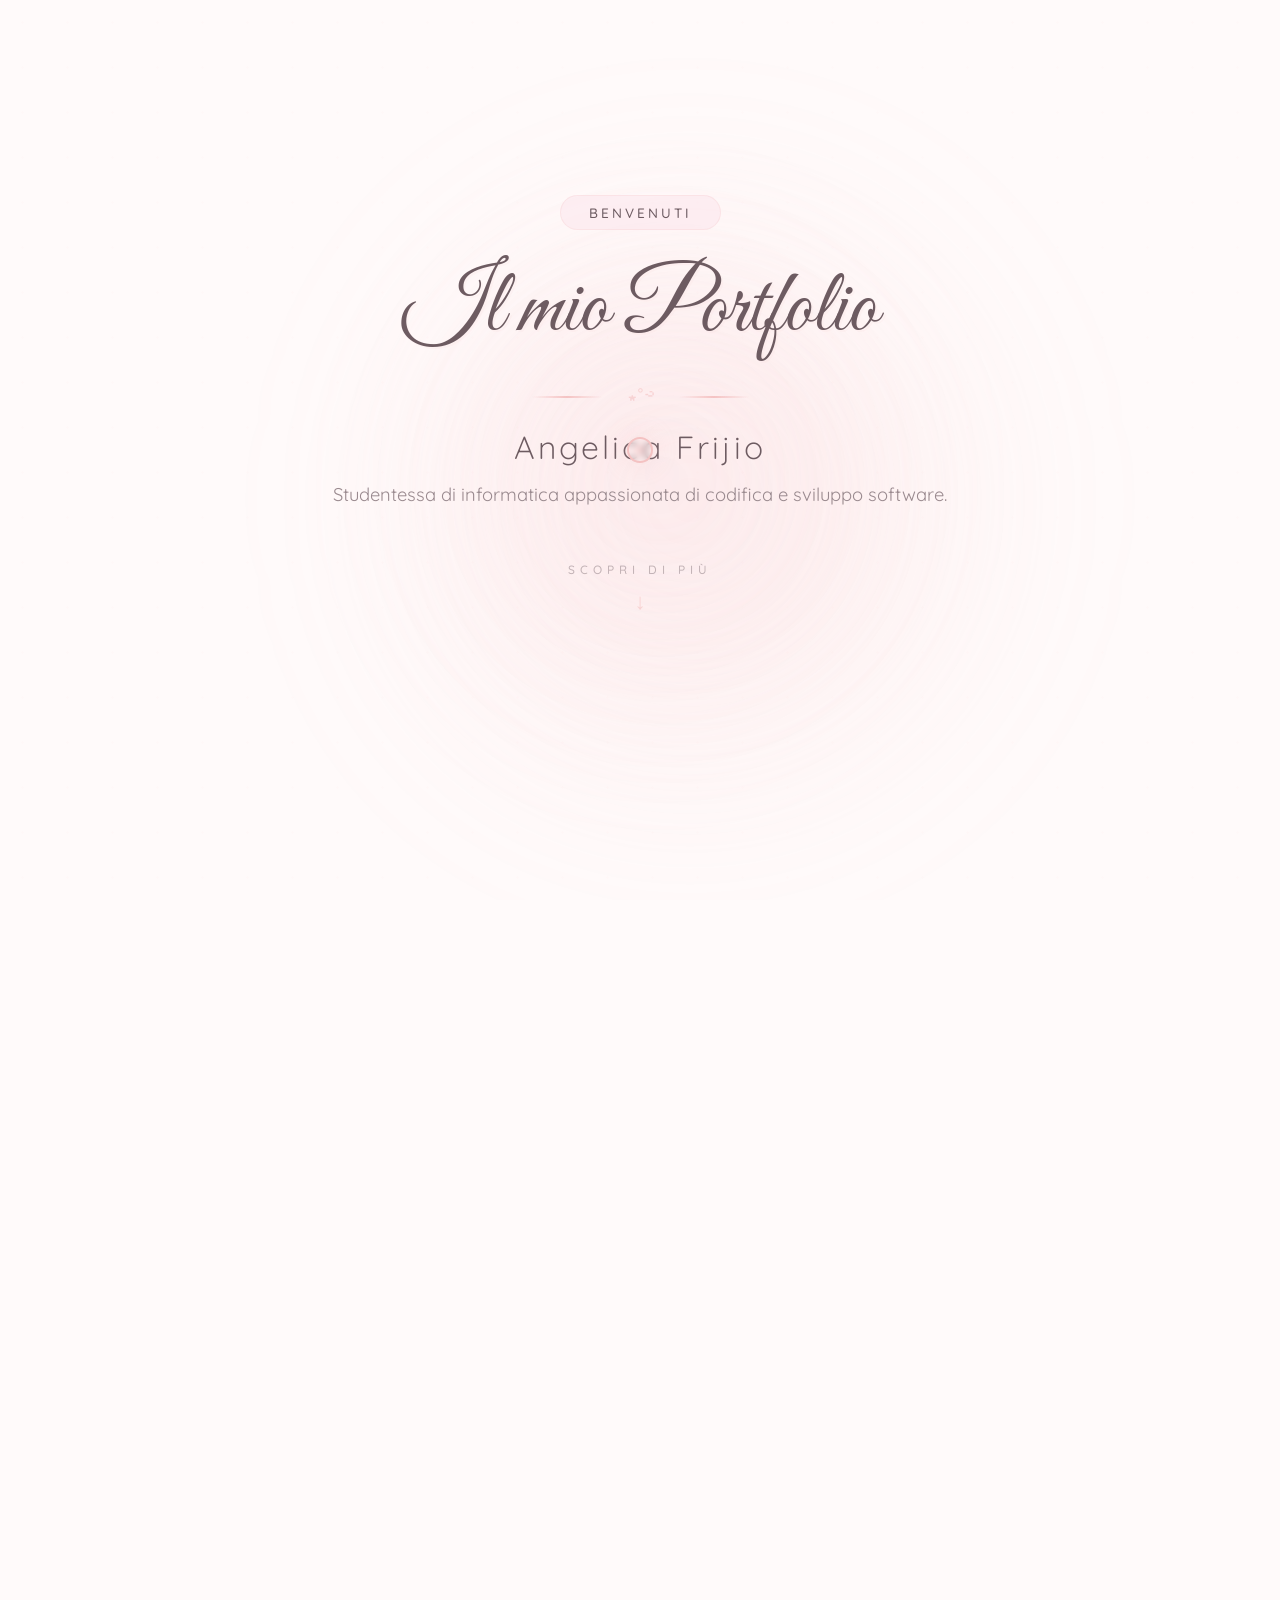
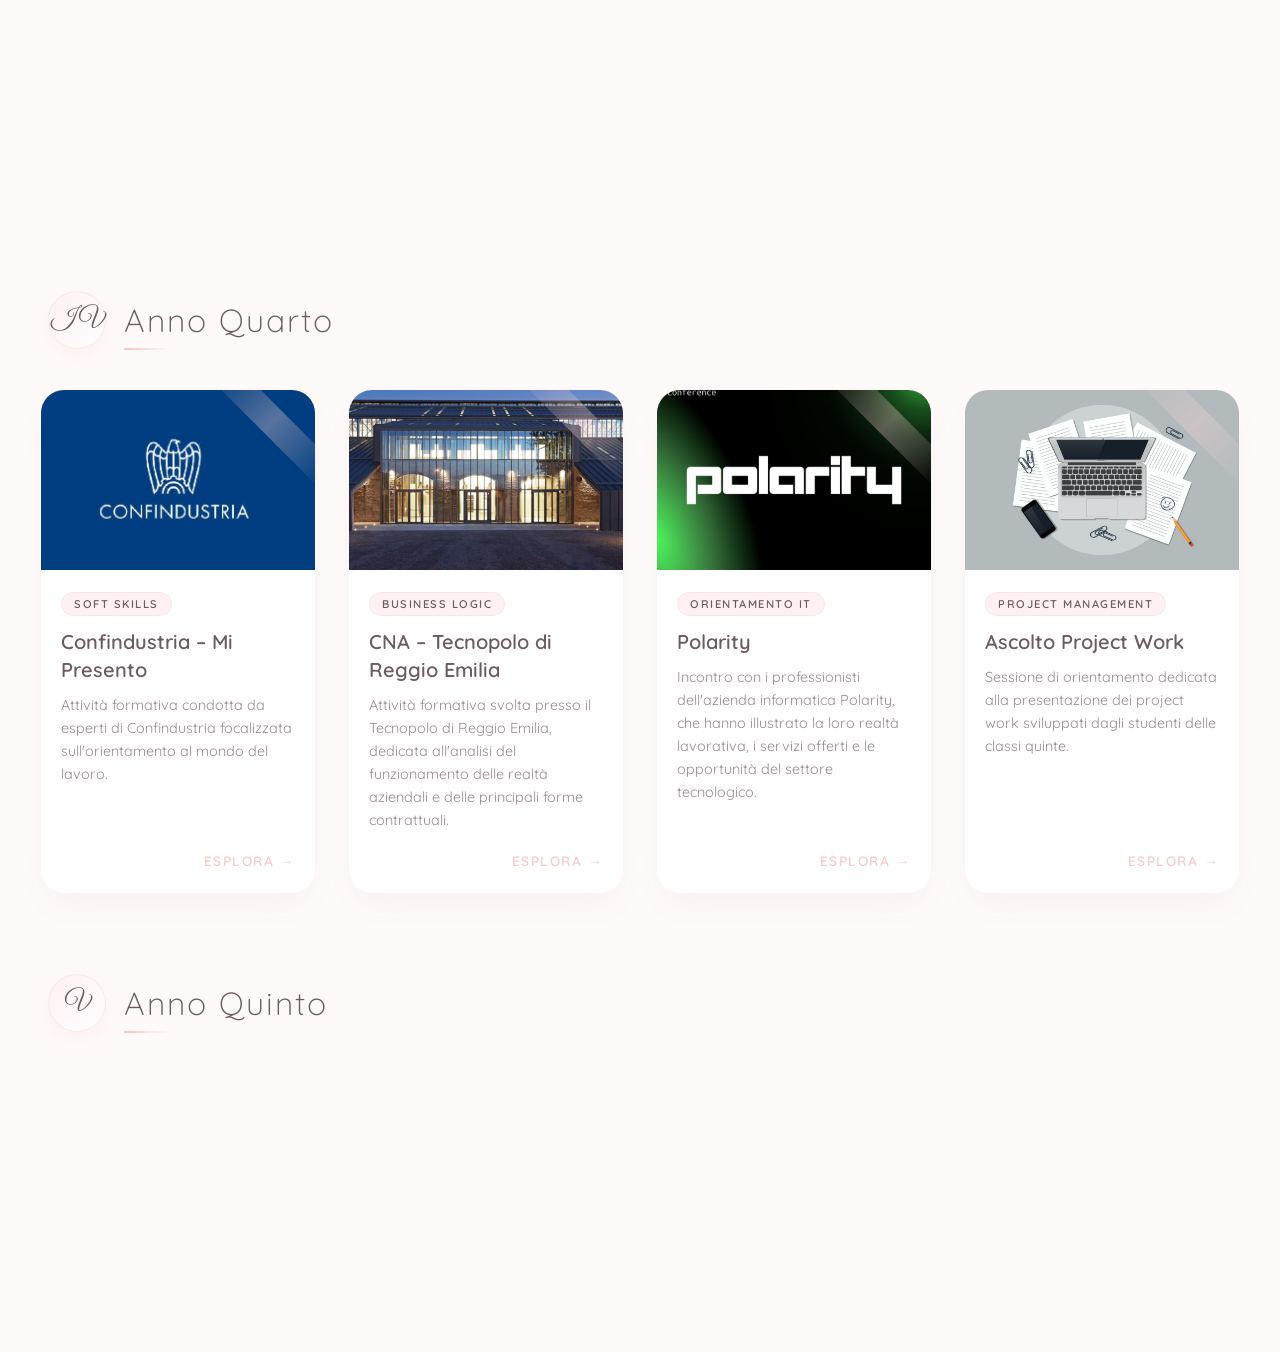
==== docs/index.html @ 4563cb5d "Add files via upload" ====
<!DOCTYPE html>
<html lang="it">
<head>
    <meta charset="UTF-8">
    <meta name="viewport" content="width=device-width, initial-scale=1.0">
    <title>Portfolio</title>
    <link rel="stylesheet" href="style.css">
    <link href="https://fonts.googleapis.com/css2?family=Great+Vibes&family=Quicksand:wght@300;400;500;600;700&display=swap" rel="stylesheet">
</head>
<body>
    <div class="aura-container">
        <div class="aura aura-1"></div>
        <div class="aura aura-2"></div>
        <div class="aura aura-3"></div>
    </div>
    
    <div class="cursor-main"></div>
    <div class="cursor-trail"></div>

    <div class="decorative-dots"></div>

    <!-- Modal Container -->
    <div class="modal-overlay" id="modalOverlay">
        <div class="modal-container">
            <button class="modal-close" id="modalClose">&times;</button>
            <div class="modal-content" id="modalContent">
                <!-- Contenuto dinamico -->
            </div>
        </div>
    </div>

    <header class="hero fade-in">
        <div class="hero-content">
            <span class="welcome-badge">benvenuti</span>
            <h1 class="coquette-title">Il mio Portfolio</h1>
            <div class="title-decoration">
                <span class="line"></span>
                <span class="bow">⋆˚࿔</span>
                <span class="line"></span>
            </div>
            <h2>Angelica Frijio</h2>
            <p class="hero-subtitle">Studentessa di informatica appassionata di codifica e sviluppo software.</p>
            <div class="scroll-indicator">
                <span class="scroll-text">scopri di più</span>
                <div class="scroll-arrow">↓</div>
            </div>
        </div>
    </header>

    

    <main>
        <section id="competenze" class="fade-in">
            <div class="section-header">
                <h2 class="coquette-title">Skillset</h2>
                <p class="section-description">strumenti che amo utilizzare</p>
            </div>
            <div class="skills-container">
                <span class="skill-badge" data-icon="C++">C++</span>
                <span class="skill-badge" data-icon="Java">Java</span>
                <span class="skill-badge" data-icon="DHTML" data-icon="css">Web Design</span>
            </div>
        </section>

        <section id="progetti">
            <div class="section-header fade-in">
                <h2 class="coquette-title">I Miei Progetti</h2>
                <p class="section-description">un percorso in divenire</p>
            </div>
            
            <div class="year-section fade-in">
                <div class="year-header">
                    <span class="year-icon">III</span>
                    <h3 class="year-title">Anno Terzo</h3>
                </div>
                <div class="card-container">
                    <div class="project-card" data-project="pcto1">
                        <div class="card-ribbon"></div>
                        <div class="project-image">
                            <img src="immagini/pcto1.png" alt="Gameboy">
                            <div class="image-overlay"></div>
                        </div>
                        <div class="project-info">
                            <span class="project-tag">Formazione</span>
                            <h4>UST: Introduzione al PCTO</h4>
                            <p>Un quadro completo su normative, diritti e doveri dello studente in stage.</p>
                            <div class="card-footer">
                                <span class="detail-link" data-project="pcto1">esplora →</span>
                            </div>
                        </div>
                    </div>
                    <div class="project-card" data-project="sicurezza">
                        <div class="card-ribbon"></div>
                        <div class="project-image">
                            <img src="immagini/sicurezza.jpg" alt="Interfaccia">
                            <div class="image-overlay"></div>
                        </div>
                        <div class="project-info">
                            <span class="project-tag">Sicurezza</span>
                            <h4>Prevenzione e Tutela negli Ambienti Professionali</h4>
                            <p>Incontro formativo dedicato alla revisione dei concetti fondamentali sulla sicurezza nei luoghi di lavoro.</p>
                            <div class="card-footer">
                                <span class="detail-link" data-project="sicurezza">esplora →</span>
                            </div>
                        </div>
                    </div>
                    <div class="project-card" data-project="pcto">
                        <div class="card-ribbon"></div>
                        <div class="project-image">
                            <img src="immagini/pcto2.jpg" alt="Insegnante">
                            <div class="image-overlay"></div>
                        </div>
                        <div class="project-info">
                            <span class="project-tag">PCTO</span>
                            <h4>BusConnect</h4>
                            <p>Percorso formativo sulla sicurezza online dedicato a persone con disabilità cognitive.</p>
                            <div class="card-footer">
                                <span class="detail-link" data-project="pcto">esplora →</span>
                            </div>
                        </div>
                    </div>
                    <div class="project-card" data-project="ms">
                        <div class="card-ribbon"></div>
                        <div class="project-image">
                            <img src="immagini/ms.jpg" alt="Hardware">
                            <div class="image-overlay"></div>
                        </div>
                        <div class="project-info">
                            <span class="project-tag">Hardware</span>
                            <h4>Monta&Smonta</h4>
                            <p>Esperienza pratica di smontaggio e rimontaggio completo di un computer desktop. </p>
                            <div class="card-footer">
                                <span class="detail-link" data-project="ms">esplora →</span>
                            </div>
                        </div>
                    </div>
                </div>
            </div>

            <div class="year-section fade-in">
                <div class="year-header">
                    <span class="year-icon">IV</span>
                    <h3 class="year-title">Anno Quarto</h3>
                </div>
                <div class="card-container">
                    <div class="project-card" data-project="confindustria">
                        <div class="card-ribbon"></div>
                        <div class="project-image">
                            <img src="immagini/conf.jpg" alt="confindustria">
                            <div class="image-overlay"></div>
                        </div>
                        <div class="project-info">
                            <span class="project-tag">Soft Skills</span>
                            <h4>Confindustria – Mi Presento</h4>
                            <p>Attività formativa condotta da esperti di Confindustria focalizzata sull'orientamento al mondo del lavoro.</p>
                            <div class="card-footer">
                                <span class="detail-link" data-project="tepsit">esplora →</span>
                            </div>
                        </div>
                    </div>
                    <div class="project-card" data-project="na">
                        <div class="card-ribbon"></div>
                        <div class="project-image">
                            <img src="immagini/cna.jpg" alt="CNA">
                            <div class="image-overlay"></div>
                        </div>
                        <div class="project-info">
                            <span class="project-tag">Business Logic</span>
                            <h4>CNA – Tecnopolo di Reggio Emilia</h4>
                            <p>Attività formativa svolta presso il Tecnopolo di Reggio Emilia, dedicata all'analisi del funzionamento delle realtà aziendali e delle principali forme contrattuali.</p>
                            <div class="card-footer">
                                <span class="detail-link" data-project="na">esplora →</span>
                            </div>
                        </div>
                    </div>
                    <div class="project-card" data-project="polarity">
                        <div class="card-ribbon"></div>
                        <div class="project-image">
                            <img src="immagini/polarity.jpg" alt="Polarity">
                            <div class="image-overlay"></div>
                        </div>
                        <div class="project-info">
                            <span class="project-tag">Orientamento IT</span>
                            <h4>Polarity</h4>
                            <p>Incontro con i professionisti dell'azienda informatica Polarity, che hanno illustrato la loro realtà lavorativa, i servizi offerti e le opportunità del settore tecnologico.</p>
                            <div class="card-footer">
                                <span class="detail-link" data-project="polarity">esplora →</span>
                            </div>
                        </div>
                    </div>
                    <div class="project-card" data-project="ascolto">
                        <div class="card-ribbon"></div>
                        <div class="project-image">
                            <img src="immagini/pj.jpg" alt="ProjectWork">
                            <div class="image-overlay"></div>
                        </div>
                        <div class="project-info">
                            <span class="project-tag">Project Management</span>
                            <h4>Ascolto Project Work</h4>
                            <p>Sessione di orientamento dedicata alla presentazione dei project work sviluppati dagli studenti delle classi quinte.</p>
                            <div class="card-footer">
                                <span class="detail-link" data-project="ascolto">esplora →</span>
                            </div>
                        </div>
                    </div>
                    
                </div>
            </div>

            <div class="year-section fade-in">
                <div class="year-header">
                    <span class="year-icon">V</span>
                    <h3 class="year-title">Anno Quinto</h3>
                </div>
                
            </div>
        </section>
    </main>

    <footer class="fade-in">
        <div class="footer-content">
            <span class="footer-symbol">⋆</span>
            <p>angelica.frijio@outlook.com</p>
            <span class="footer-symbol">⋆</span>
        </div>
    </footer>

    <script src="script.js"></script>
</body>
</html>
---- docs/style.css ----
/* style.css */
:root {
    --bg-color: #fffafa;
    --text-color: #6d5b61;
    --text-light: #9a8a8f;
    --accent-color: #fce4ec;
    --coquette-pink: #f4c2c2;
    --coquette-pink-light: #f9d6d6;
    --coquette-pink-soft: #fef0f3;
    --aura-color-1: rgba(244, 194, 194, 0.5);
    --aura-color-2: rgba(252, 228, 236, 0.4);
    --aura-color-3: rgba(255, 218, 224, 0.3);
    --card-shadow: 0 15px 35px -8px rgba(109, 91, 97, 0.06);
    --card-shadow-hover: 0 30px 50px -12px rgba(244, 194, 194, 0.3);
    --border-radius-card: 24px;
    --border-radius-badge: 40px;
    --modal-bg: rgba(255, 250, 250, 0.98);
    --spacing-section: 6rem;
    --spacing-card: 2rem;
}

* {
    margin: 0;
    padding: 0;
    box-sizing: border-box;
}

body {
    background-color: var(--bg-color);
    color: var(--text-color);
    font-family: 'Quicksand', sans-serif;
    overflow-x: hidden;
    cursor: none;
    position: relative;
    min-height: 100vh;
}

/* ===== MODAL STYLES ===== */
.modal-overlay {
    position: fixed;
    top: 0;
    left: 0;
    width: 100%;
    height: 100%;
    background: rgba(109, 91, 97, 0.3);
    backdrop-filter: blur(12px);
    display: flex;
    align-items: center;
    justify-content: center;
    z-index: 10001;
    opacity: 0;
    visibility: hidden;
    transition: all 0.4s cubic-bezier(0.25, 0.46, 0.45, 0.94);
}

.modal-overlay.active {
    opacity: 1;
    visibility: visible;
}

.modal-container {
    background: var(--modal-bg);
    border-radius: 32px;
    max-width: 560px;
    width: 90%;
    max-height: 75vh;
    overflow-y: auto;
    box-shadow: 0 30px 60px rgba(109, 91, 97, 0.12);
    border: 1px solid rgba(244, 194, 194, 0.25);
    transform: scale(0.92) translateY(20px);
    transition: all 0.45s cubic-bezier(0.34, 1.56, 0.64, 1);
    position: relative;
}

.modal-overlay.active .modal-container {
    transform: scale(1) translateY(0);
}

.modal-close {
    position: absolute;
    top: 18px;
    right: 18px;
    width: 38px;
    height: 38px;
    border-radius: 50%;
    background: white;
    border: 1px solid var(--coquette-pink-light);
    color: var(--text-color);
    font-size: 22px;
    cursor: pointer;
    display: flex;
    align-items: center;
    justify-content: center;
    transition: all 0.3s;
    z-index: 10;
    box-shadow: 0 2px 8px rgba(0,0,0,0.04);
}

.modal-close:hover {
    background: var(--coquette-pink);
    color: white;
    transform: rotate(90deg);
    border-color: var(--coquette-pink);
}

.modal-content {
    padding: 36px;
}

.modal-header {
    margin-bottom: 20px;
}

.modal-tag {
    display: inline-block;
    padding: 5px 16px;
    background: var(--coquette-pink-soft);
    border-radius: 30px;
    font-size: 0.75rem;
    text-transform: uppercase;
    letter-spacing: 2px;
    color: var(--text-color);
    margin-bottom: 16px;
    font-weight: 600;
    border: 1px solid rgba(244, 194, 194, 0.2);
}

.modal-title {
    font-family: 'Great Vibes', cursive;
    font-size: 2.6rem;
    color: var(--text-color);
    margin-bottom: 12px;
    line-height: 1.2;
    font-weight: 400;
}

.modal-divider {
    width: 50px;
    height: 2px;
    background: linear-gradient(90deg, var(--coquette-pink), transparent);
    margin: 18px 0;
}

.modal-description {
    color: var(--text-light);
    line-height: 1.8;
    margin-bottom: 20px;
    font-size: 1rem;
}

.modal-details {
    background: var(--coquette-pink-soft);
    padding: 24px;
    border-radius: 20px;
    margin-top: 16px;
    border: 1px solid rgba(244, 194, 194, 0.15);
}

.modal-details h4 {
    font-size: 1rem;
    font-weight: 600;
    margin-bottom: 16px;
    color: var(--text-color);
    letter-spacing: 0.5px;
}

.modal-details ul {
    list-style: none;
}

.modal-details li {
    padding: 8px 0;
    padding-left: 24px;
    position: relative;
    color: var(--text-light);
    font-size: 0.95rem;
    line-height: 1.5;
}

.modal-details li::before {
    content: "—";
    position: absolute;
    left: 0;
    color: var(--coquette-pink);
    font-weight: 600;
    opacity: 0.8;
}

/* ===== AURA INTERATTIVA ===== */
.aura-container {
    position: fixed;
    top: 0;
    left: 0;
    width: 100%;
    height: 100%;
    pointer-events: none;
    z-index: -1;
    overflow: hidden;
}

.aura {
    position: absolute;
    border-radius: 50%;
    filter: blur(90px);
    opacity: 0.55;
    transition: all 0.3s cubic-bezier(0.25, 0.46, 0.45, 0.94);
    will-change: transform, left, top;
}

.aura-1 {
    width: 700px;
    height: 700px;
    background: radial-gradient(circle, var(--aura-color-1) 0%, transparent 70%);
    animation: floatAura 20s ease-in-out infinite;
}

.aura-2 {
    width: 550px;
    height: 550px;
    background: radial-gradient(circle, var(--aura-color-2) 0%, transparent 70%);
    animation: floatAura 24s ease-in-out infinite reverse;
    opacity: 0.45;
}

.aura-3 {
    width: 450px;
    height: 450px;
    background: radial-gradient(circle, var(--aura-color-3) 0%, transparent 70%);
    animation: floatAura 16s ease-in-out infinite;
    opacity: 0.35;
}

@keyframes floatAura {
    0%, 100% { transform: translate(0, 0) scale(1); }
    33% { transform: translate(1.5%, 1%) scale(1.02); }
    66% { transform: translate(-1%, -1.5%) scale(0.98); }
}

/* ===== CURSORE ===== */
.cursor-main {
    position: fixed;
    width: 26px;
    height: 26px;
    background: transparent;
    border: 2px solid var(--coquette-pink);
    border-radius: 50%;
    pointer-events: none;
    z-index: 10000;
    transition: width 0.3s, height 0.3s, border-color 0.3s, transform 0.15s;
    transform: translate(-50%, -50%);
    backdrop-filter: blur(3px);
    box-shadow: 0 0 25px rgba(244, 194, 194, 0.25);
}

.cursor-trail {
    position: fixed;
    width: 8px;
    height: 8px;
    background: var(--coquette-pink);
    border-radius: 50%;
    pointer-events: none;
    z-index: 9999;
    transform: translate(-50%, -50%);
    opacity: 0.65;
    transition: width 0.3s, height 0.3s, background 0.3s;
    box-shadow: 0 0 18px var(--coquette-pink);
}

/* ===== DECORAZIONI ===== */
.decorative-dots {
    position: fixed;
    top: 0;
    left: 0;
    width: 100%;
    height: 100%;
    pointer-events: none;
    z-index: -2;
    background-image: radial-gradient(var(--coquette-pink) 1.2px, transparent 1.2px);
    background-size: 45px 45px;
    opacity: 0.035;
}

/* ===== HEADER ===== */
.hero {
    min-height: 90vh;
    display: flex;
    flex-direction: column;
    justify-content: center;
    align-items: center;
    text-align: center;
    padding: 2rem;
    position: relative;
}

.hero-content {
    max-width: 750px;
}

.welcome-badge {
    display: inline-block;
    padding: 8px 28px;
    background: rgba(252, 228, 236, 0.5);
    backdrop-filter: blur(8px);
    border-radius: 50px;
    font-size: 0.85rem;
    font-weight: 500;
    margin-bottom: 2rem;
    border: 1px solid rgba(244, 194, 194, 0.25);
    letter-spacing: 3px;
    text-transform: uppercase;
    color: var(--text-color);
}

.coquette-title {
    font-family: 'Great Vibes', cursive;
    font-size: clamp(3.8rem, 12vw, 5.5rem);
    color: var(--text-color);
    margin-bottom: 0.5rem;
    font-weight: 400;
    line-height: 1.1;
    text-shadow: 2px 2px 0 rgba(244, 194, 194, 0.08);
}

.title-decoration {
    display: flex;
    align-items: center;
    justify-content: center;
    gap: 24px;
    margin: 1.5rem 0 1rem;
}

.title-decoration .line {
    width: 70px;
    height: 1.5px;
    background: linear-gradient(90deg, transparent, var(--coquette-pink), transparent);
}

.title-decoration .bow {
    font-size: 1.4rem;
    color: var(--coquette-pink);
    opacity: 0.6;
}

.hero h2 {
    font-size: 2rem;
    font-weight: 350;
    color: var(--text-color);
    margin-bottom: 1rem;
    letter-spacing: 3px;
}

.hero-subtitle {
    font-size: 1.15rem;
    color: var(--text-light);
    margin-bottom: 3.5rem;
    font-weight: 400;
}

.scroll-indicator {
    display: flex;
    flex-direction: column;
    align-items: center;
    gap: 10px;
    opacity: 0.6;
    transition: opacity 0.3s;
}

.scroll-indicator:hover {
    opacity: 1;
}

.scroll-text {
    font-size: 0.75rem;
    text-transform: uppercase;
    letter-spacing: 5px;
    color: var(--text-light);
    font-weight: 500;
}

.scroll-arrow {
    font-size: 1.4rem;
    color: var(--coquette-pink);
    animation: bounce 2s infinite;
}

@keyframes bounce {
    0%, 20%, 50%, 80%, 100% { transform: translateY(0); }
    40% { transform: translateY(-8px); }
    60% { transform: translateY(-4px); }
}

/* ===== MAIN LAYOUT ===== */
main {
    max-width: 1300px;
    margin: 0 auto;
    padding: 0 2.5rem 5rem;
}

/* ===== SEZIONI ===== */
.section-header {
    text-align: center;
    margin-bottom: 3.5rem;
}

.section-header .coquette-title {
    font-size: 3.2rem;
    margin-bottom: 0.75rem;
}

.section-description {
    color: var(--text-light);
    font-style: italic;
    font-size: 1.05rem;
    font-weight: 350;
}

/* ===== SKILLS ===== */
#competenze {
    margin-bottom: var(--spacing-section);
}

.skills-container {
    display: flex;
    flex-wrap: wrap;
    justify-content: center;
    gap: 18px;
    margin-top: 2rem;
}

.skill-badge {
    display: inline-flex;
    align-items: center;
    gap: 10px;
    padding: 14px 32px;
    background: rgba(255, 255, 255, 0.75);
    backdrop-filter: blur(12px);
    border: 1.5px solid var(--coquette-pink-light);
    border-radius: var(--border-radius-badge);
    font-weight: 550;
    font-size: 1.1rem;
    color: var(--text-color);
    transition: all 0.4s cubic-bezier(0.175, 0.885, 0.32, 1.275);
    box-shadow: var(--card-shadow);
    position: relative;
    overflow: hidden;
}

.skill-badge::before {
    content: attr(data-icon);
    font-size: 0.9rem;
    font-weight: 600;
    opacity: 0.6;
    margin-right: 4px;
}

.skill-badge::after {
    content: '';
    position: absolute;
    top: 0;
    left: 0;
    width: 100%;
    height: 100%;
    background: linear-gradient(135deg, transparent 0%, rgba(244, 194, 194, 0.08) 100%);
    opacity: 0;
    transition: opacity 0.4s;
}

.skill-badge:hover {
    transform: translateY(-6px) scale(1.02);
    box-shadow: var(--card-shadow-hover);
    border-color: var(--coquette-pink);
    background: rgba(255, 255, 255, 0.9);
}

.skill-badge:hover::after {
    opacity: 1;
}

/* ===== YEAR SECTIONS ===== */
.year-section {
    margin-bottom: 5rem;
}

.year-section:last-of-type {
    margin-bottom: 0;
}

.year-header {
    display: flex;
    align-items: center;
    gap: 18px;
    margin-bottom: 2.5rem;
    padding-left: 8px;
}

.year-icon {
    font-size: 1.6rem;
    font-weight: 300;
    background: linear-gradient(135deg, var(--coquette-pink-soft), white);
    width: 58px;
    height: 58px;
    display: flex;
    align-items: center;
    justify-content: center;
    border-radius: 50%;
    box-shadow: 0 8px 20px rgba(244, 194, 194, 0.15);
    color: var(--text-color);
    font-family: 'Great Vibes', cursive;
    border: 1px solid rgba(244, 194, 194, 0.3);
}

.year-title {
    font-size: 2rem;
    font-weight: 320;
    color: var(--text-color);
    letter-spacing: 2px;
    position: relative;
}

.year-title::after {
    content: '';
    position: absolute;
    bottom: -10px;
    left: 0;
    width: 45px;
    height: 2px;
    background: linear-gradient(90deg, var(--coquette-pink), transparent);
    border-radius: 3px;
}

/* ===== CARDS ===== */
.card-container {
    display: grid;
    grid-template-columns: 1fr;
    gap: 32px;
}

@media (min-width: 700px) {
    .card-container {
        grid-template-columns: repeat(2, 1fr);
    }
}

@media (min-width: 1100px) {
    .card-container {
        grid-template-columns: repeat(4, 1fr);
    }
}

.project-card {
    background: rgba(255, 255, 255, 0.85);
    backdrop-filter: blur(12px);
    border-radius: var(--border-radius-card);
    overflow: hidden;
    box-shadow: var(--card-shadow);
    border: 1px solid rgba(252, 228, 236, 0.4);
    transition: all 0.5s cubic-bezier(0.175, 0.885, 0.32, 1.275);
    position: relative;
    cursor: pointer;
    display: flex;
    flex-direction: column;
    height: 100%;
}

.card-ribbon {
    position: absolute;
    top: 18px;
    right: -38px;
    width: 160px;
    height: 28px;
    background: linear-gradient(90deg, transparent, var(--coquette-pink-light), transparent);
    transform: rotate(45deg);
    z-index: 2;
    opacity: 0.35;
    box-shadow: 0 2px 5px rgba(0,0,0,0.02);
}

.project-card:hover {
    transform: translateY(-10px) scale(1.01);
    box-shadow: var(--card-shadow-hover);
    border-color: rgba(244, 194, 194, 0.6);
    background: rgba(255, 255, 255, 0.95);
}

.project-image {
    width: 100%;
    height: 180px;
    overflow: hidden;
    position: relative;
    flex-shrink: 0;
}

.project-image img {
    width: 100%;
    height: 100%;
    object-fit: cover;
    transition: transform 0.7s ease;
}

.image-overlay {
    position: absolute;
    top: 0;
    left: 0;
    width: 100%;
    height: 100%;
    background: linear-gradient(to bottom, transparent 40%, rgba(244, 194, 194, 0.1) 100%);
    opacity: 0;
    transition: opacity 0.5s;
}

.project-card:hover .project-image img {
    transform: scale(1.06);
}

.project-card:hover .image-overlay {
    opacity: 1;
}

.project-info {
    padding: 22px 20px 24px;
    display: flex;
    flex-direction: column;
    flex-grow: 1;
}

.project-tag {
    display: inline-block;
    padding: 4px 12px;
    background: var(--coquette-pink-soft);
    border-radius: 30px;
    font-size: 0.7rem;
    text-transform: uppercase;
    letter-spacing: 1.5px;
    color: var(--text-color);
    margin-bottom: 12px;
    font-weight: 600;
    align-self: flex-start;
    border: 1px solid rgba(244, 194, 194, 0.2);
}

.project-info h4 {
    margin-bottom: 10px;
    color: var(--text-color);
    font-family: 'Quicksand', sans-serif;
    font-weight: 600;
    font-size: 1.25rem;
    line-height: 1.4;
}

.project-info p {
    color: var(--text-light);
    line-height: 1.6;
    margin-bottom: 20px;
    font-size: 0.9rem;
    flex-grow: 1;
}

.card-footer {
    display: flex;
    justify-content: flex-end;
    margin-top: auto;
}

.detail-link {
    color: var(--coquette-pink);
    font-weight: 600;
    font-size: 0.85rem;
    letter-spacing: 1.5px;
    transition: transform 0.3s, letter-spacing 0.3s;
    cursor: pointer;
    text-transform: uppercase;
    opacity: 0.85;
}

.project-card:hover .detail-link {
    transform: translateX(6px);
    letter-spacing: 2.5px;
    opacity: 1;
}

/* ===== FOOTER ===== */
footer {
    text-align: center;
    padding: 2.5rem 2rem;
    margin-top: 4rem;
    border-top: 1px solid rgba(244, 194, 194, 0.15);
}

.footer-content {
    display: flex;
    align-items: center;
    justify-content: center;
    gap: 20px;
    color: var(--text-light);
    font-size: 0.95rem;
}

.footer-symbol {
    font-size: 1rem;
    opacity: 0.4;
    color: var(--coquette-pink);
    animation: pulse 3s infinite;
}

@keyframes pulse {
    0%, 100% { opacity: 0.25; transform: scale(1); }
    50% { opacity: 0.55; transform: scale(1.1); }
}

/* ===== ANIMAZIONI ===== */
.fade-in { 
    opacity: 0; 
    transform: translateY(35px); 
    transition: opacity 0.8s cubic-bezier(0.25, 0.46, 0.45, 0.94), 
                transform 0.8s cubic-bezier(0.25, 0.46, 0.45, 0.94); 
    will-change: opacity, transform;
}

.fade-in.visible { 
    opacity: 1; 
    transform: translateY(0); 
}

/* ===== MODAL SCROLLBAR ===== */
.modal-container::-webkit-scrollbar {
    width: 5px;
}

.modal-container::-webkit-scrollbar-track {
    background: transparent;
    margin: 20px 0;
}

.modal-container::-webkit-scrollbar-thumb {
    background: var(--coquette-pink-light);
    border-radius: 20px;
}

.modal-container::-webkit-scrollbar-thumb:hover {
    background: var(--coquette-pink);
}
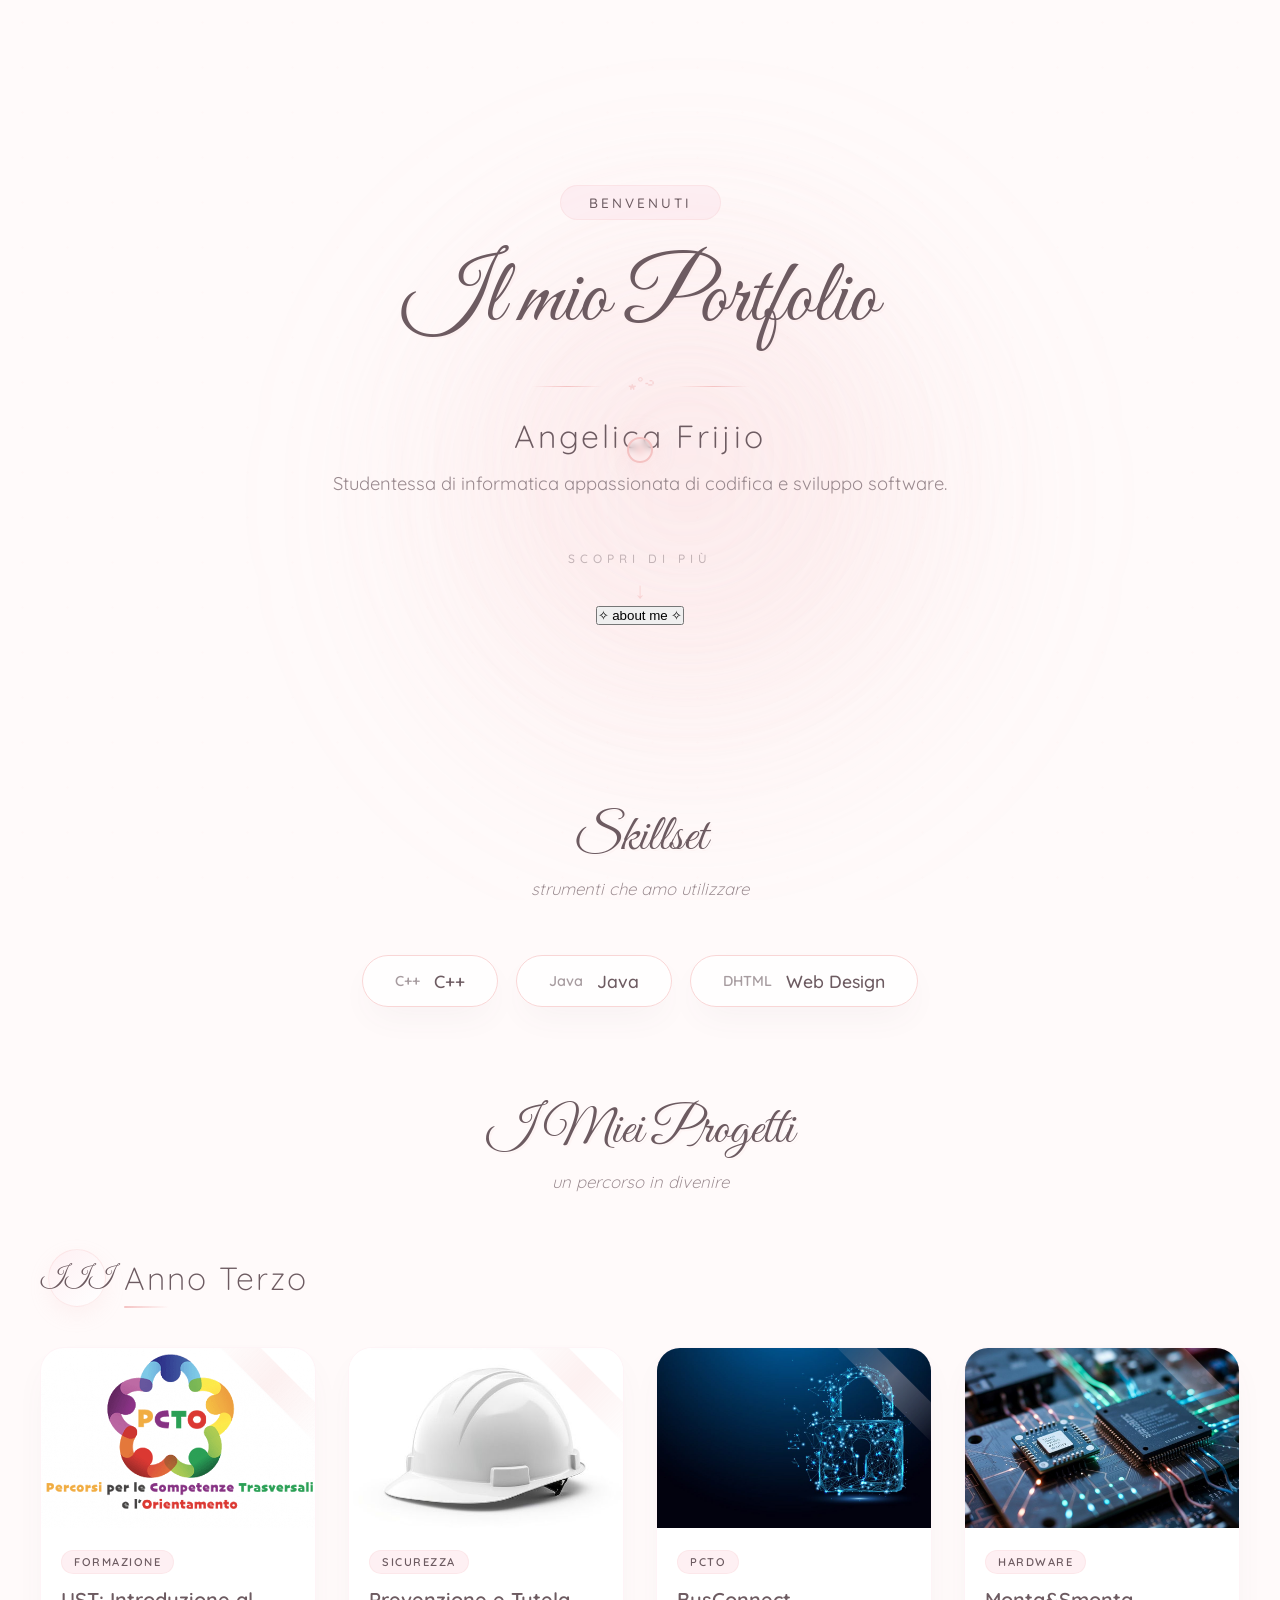
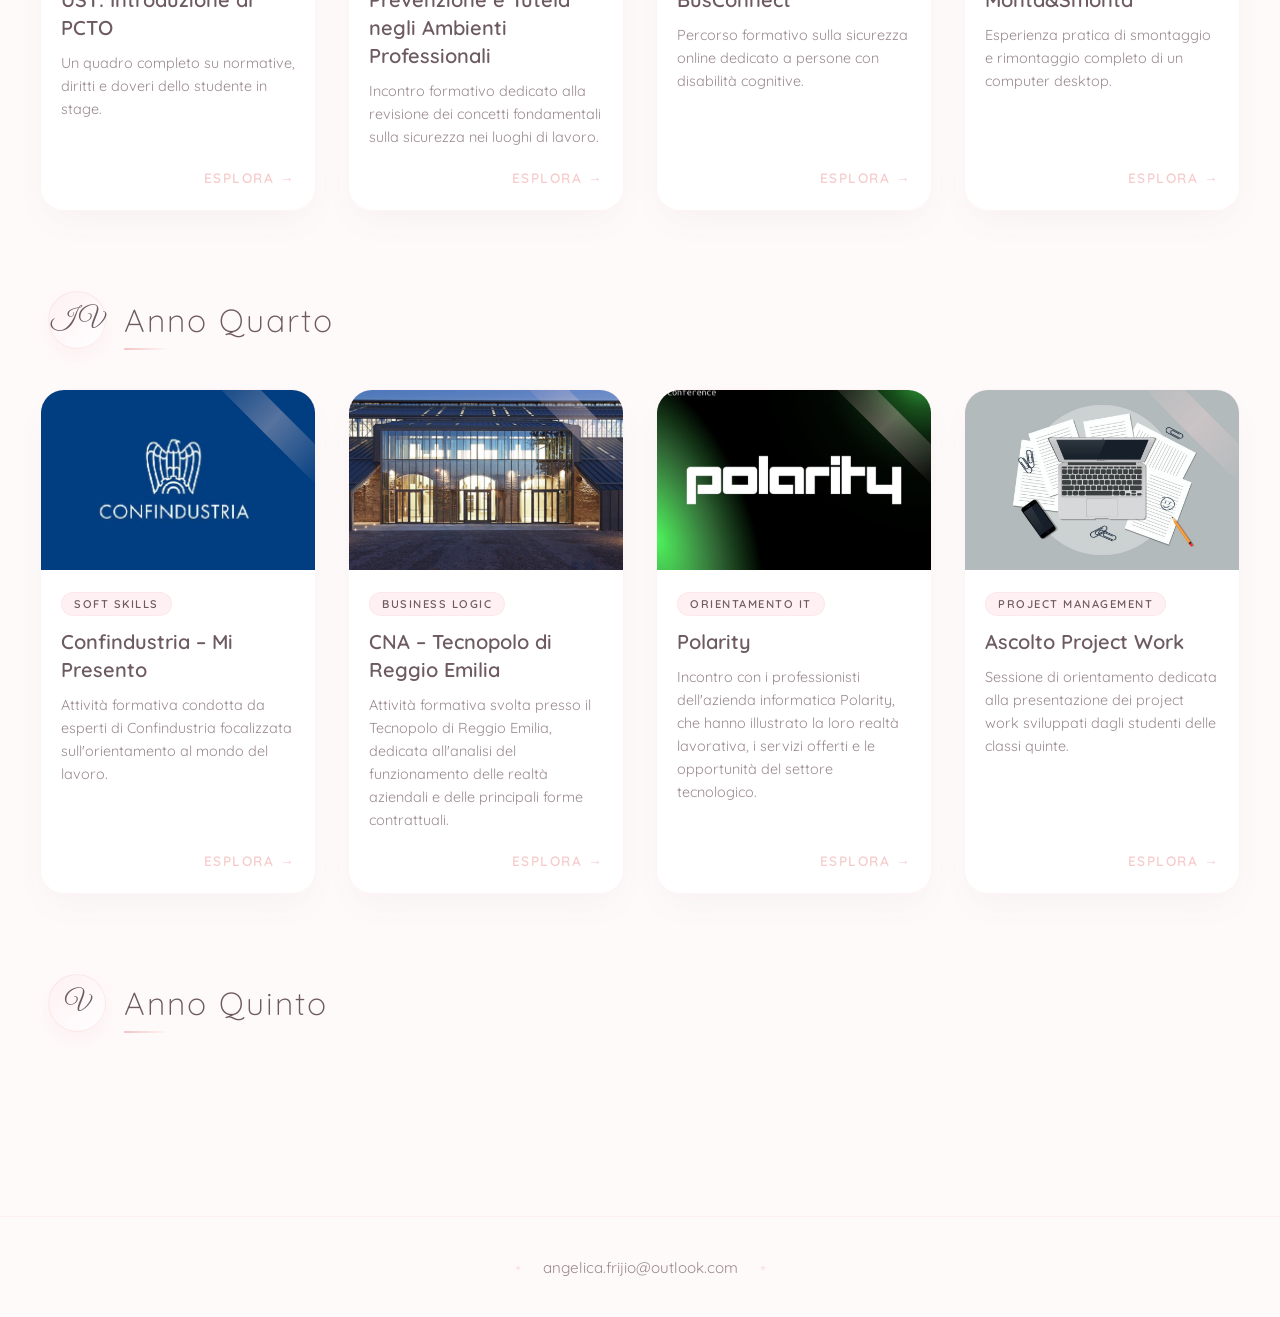
==== commit dfe2f7fb: "Update index.html" ====
--- a/docs/index.html
+++ b/docs/index.html
@@ -29,6 +29,35 @@
         </div>
     </div>
 
+    <!-- About Modal -->
+    <div class="modal-overlay" id="aboutModalOverlay">
+        <div class="modal-container about-modal-container">
+            <button class="modal-close" id="aboutModalClose">&times;</button>
+            <div class="modal-content about-modal-content">
+                <div class="about-header">
+                    <div class="about-image-wrapper">
+                        <img src="immagini/io.jpg" alt="Angelica Frijio" class="about-image">
+                    </div>
+                    <h3 class="modal-title">Angelica Frijio</h3>
+                    <div class="modal-divider"></div>
+                </div>
+                <div class="about-body">
+                    <p class="modal-description">
+                        Ciao! Sono una studentessa di informatica con la passione per lo sviluppo software e il web design. 
+                        Amo trasformare idee in progetti concreti, unendo creatività e logica per creare esperienze digitali 
+                        intuitive ed eleganti. Nel mio percorso di studi ho esplorato diversi linguaggi di programmazione 
+                        e strumenti di sviluppo, coltivando una particolare attenzione per i dettagli e l'esperienza utente.
+                    </p>
+                    <p class="modal-description">
+                        Quando non sono immersa nel codice, mi piace scoprire nuove tecnologie, partecipare a progetti 
+                        collaborativi e continuare ad ampliare le mie competenze. Credo che l'apprendimento continuo 
+                        sia la chiave per crescere in questo settore in continua evoluzione.
+                    </p>
+                </div>
+            </div>
+        </div>
+    </div>
+
     <header class="hero fade-in">
         <div class="hero-content">
             <span class="welcome-badge">benvenuti</span>
@@ -44,6 +73,11 @@
                 <span class="scroll-text">scopri di più</span>
                 <div class="scroll-arrow">↓</div>
             </div>
+            <button class="about-me-btn" id="aboutMeBtn">
+                <span class="about-btn-icon">✧</span>
+                about me
+                <span class="about-btn-icon">✧</span>
+            </button>
         </div>
     </header>
 
@@ -227,4 +261,4 @@
 
     <script src="script.js"></script>
 </body>
-</html>+</html>
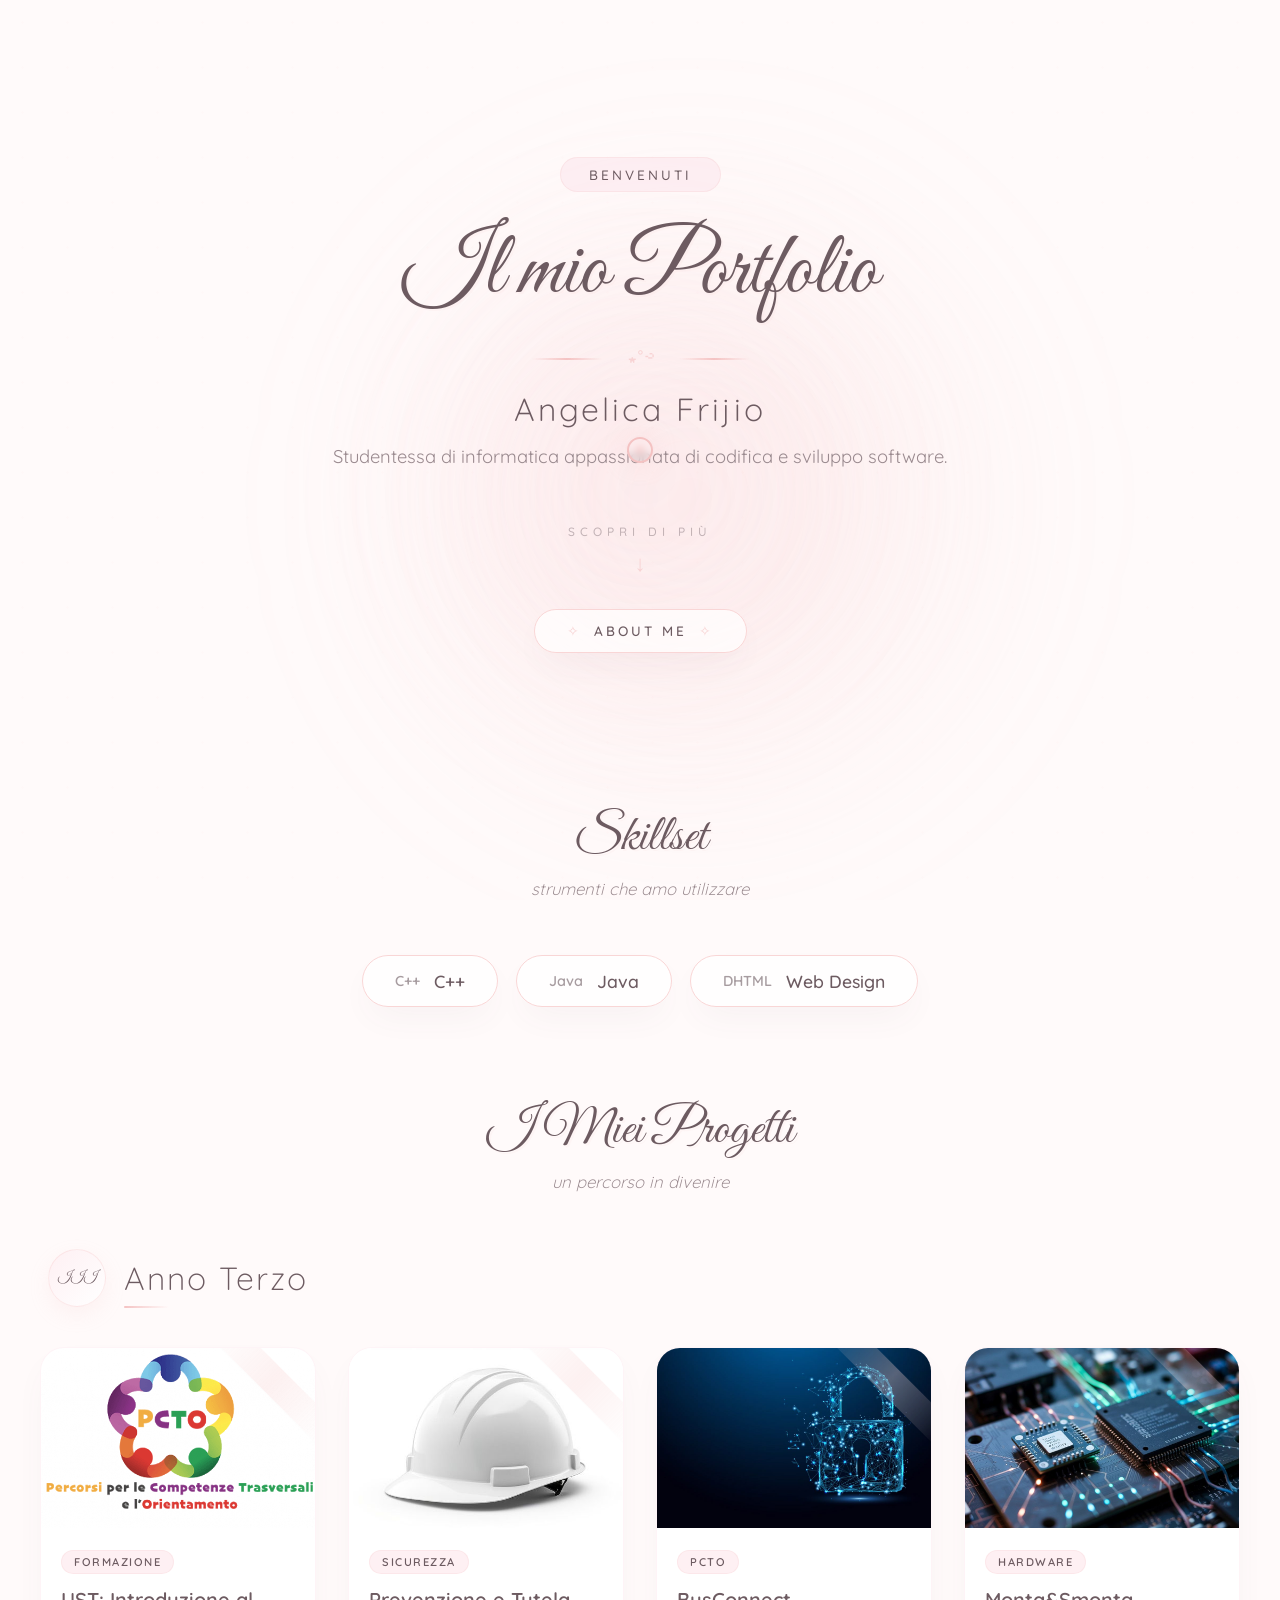
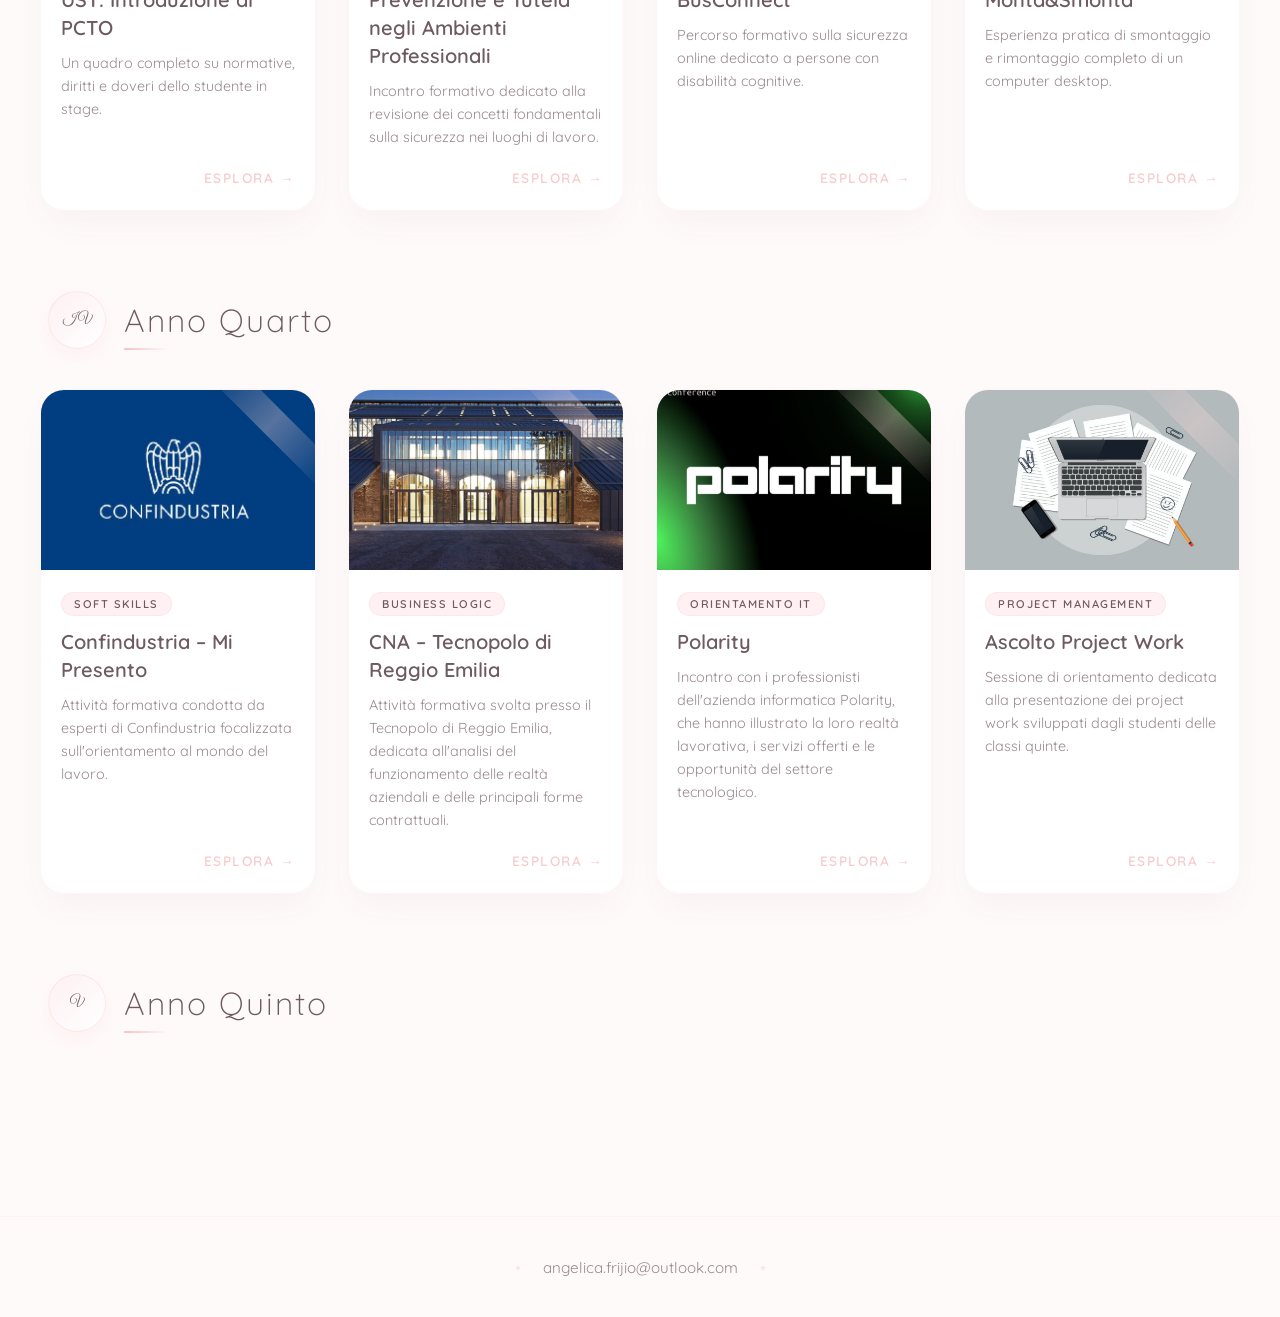
==== commit 22ec7918: "Add files via upload" ====
--- a/docs/index.html
+++ b/docs/index.html
@@ -261,4 +261,4 @@
 
     <script src="script.js"></script>
 </body>
-</html>
+</html>
--- a/docs/style.css
+++ b/docs/style.css
@@ -494,7 +494,7 @@
 }
 
 .year-icon {
-    font-size: 1.6rem;
+    font-size: 0.9rem;
     font-weight: 300;
     background: linear-gradient(135deg, var(--coquette-pink-soft), white);
     width: 58px;
@@ -739,3 +739,114 @@
 .modal-container::-webkit-scrollbar-thumb:hover {
     background: var(--coquette-pink);
 }
+/* ===== ABOUT ME BUTTON ===== */
+.about-me-btn {
+    display: inline-flex;
+    align-items: center;
+    gap: 12px;
+    margin-top: 2rem;
+    padding: 12px 32px;
+    background: rgba(255, 255, 255, 0.7);
+    backdrop-filter: blur(10px);
+    border: 1.5px solid var(--coquette-pink-light);
+    border-radius: var(--border-radius-badge);
+    color: var(--text-color);
+    font-family: 'Quicksand', sans-serif;
+    font-size: 0.85rem;
+    font-weight: 550;
+    text-transform: uppercase;
+    letter-spacing: 3px;
+    cursor: pointer;
+    transition: all 0.4s cubic-bezier(0.175, 0.885, 0.32, 1.275);
+    box-shadow: var(--card-shadow);
+    position: relative;
+    overflow: hidden;
+    z-index: 1;
+}
+
+.about-me-btn::before {
+    content: '';
+    position: absolute;
+    top: 0;
+    left: 0;
+    width: 100%;
+    height: 100%;
+    background: linear-gradient(135deg, transparent 0%, rgba(244, 194, 194, 0.1) 100%);
+    opacity: 0;
+    transition: opacity 0.4s;
+    z-index: -1;
+}
+
+.about-me-btn:hover {
+    transform: translateY(-4px) scale(1.03);
+    box-shadow: var(--card-shadow-hover);
+    border-color: var(--coquette-pink);
+    background: rgba(255, 255, 255, 0.9);
+    letter-spacing: 4px;
+}
+
+.about-me-btn:hover::before {
+    opacity: 1;
+}
+
+.about-btn-icon {
+    font-size: 0.9rem;
+    color: var(--coquette-pink);
+    opacity: 0.7;
+    transition: all 0.4s;
+}
+
+.about-me-btn:hover .about-btn-icon {
+    opacity: 1;
+    transform: rotate(180deg);
+}
+
+/* ===== ABOUT MODAL SPECIFIC ===== */
+.about-modal-container {
+    max-width: 520px;
+}
+
+.about-modal-content {
+    padding: 40px 36px;
+    text-align: center;
+}
+
+.about-header {
+    margin-bottom: 24px;
+}
+
+.about-image-wrapper {
+    width: 140px;
+    height: 140px;
+    margin: 0 auto 20px;
+    border-radius: 24px;
+    overflow: hidden;
+    box-shadow: 0 15px 35px rgba(244, 194, 194, 0.25);
+    border: 2px solid rgba(244, 194, 194, 0.3);
+    transition: all 0.4s cubic-bezier(0.175, 0.885, 0.32, 1.275);
+}
+
+.about-image-wrapper:hover {
+    transform: scale(1.03);
+    box-shadow: 0 20px 45px rgba(244, 194, 194, 0.35);
+}
+
+.about-image {
+    width: 100%;
+    height: 100%;
+    object-fit: cover;
+    transition: transform 0.7s ease;
+}
+
+.about-image-wrapper:hover .about-image {
+    transform: scale(1.08);
+}
+
+.about-body .modal-description {
+    text-align: left;
+    font-size: 0.95rem;
+}
+
+.about-body .modal-description + .modal-description {
+    margin-top: 12px;
+}
